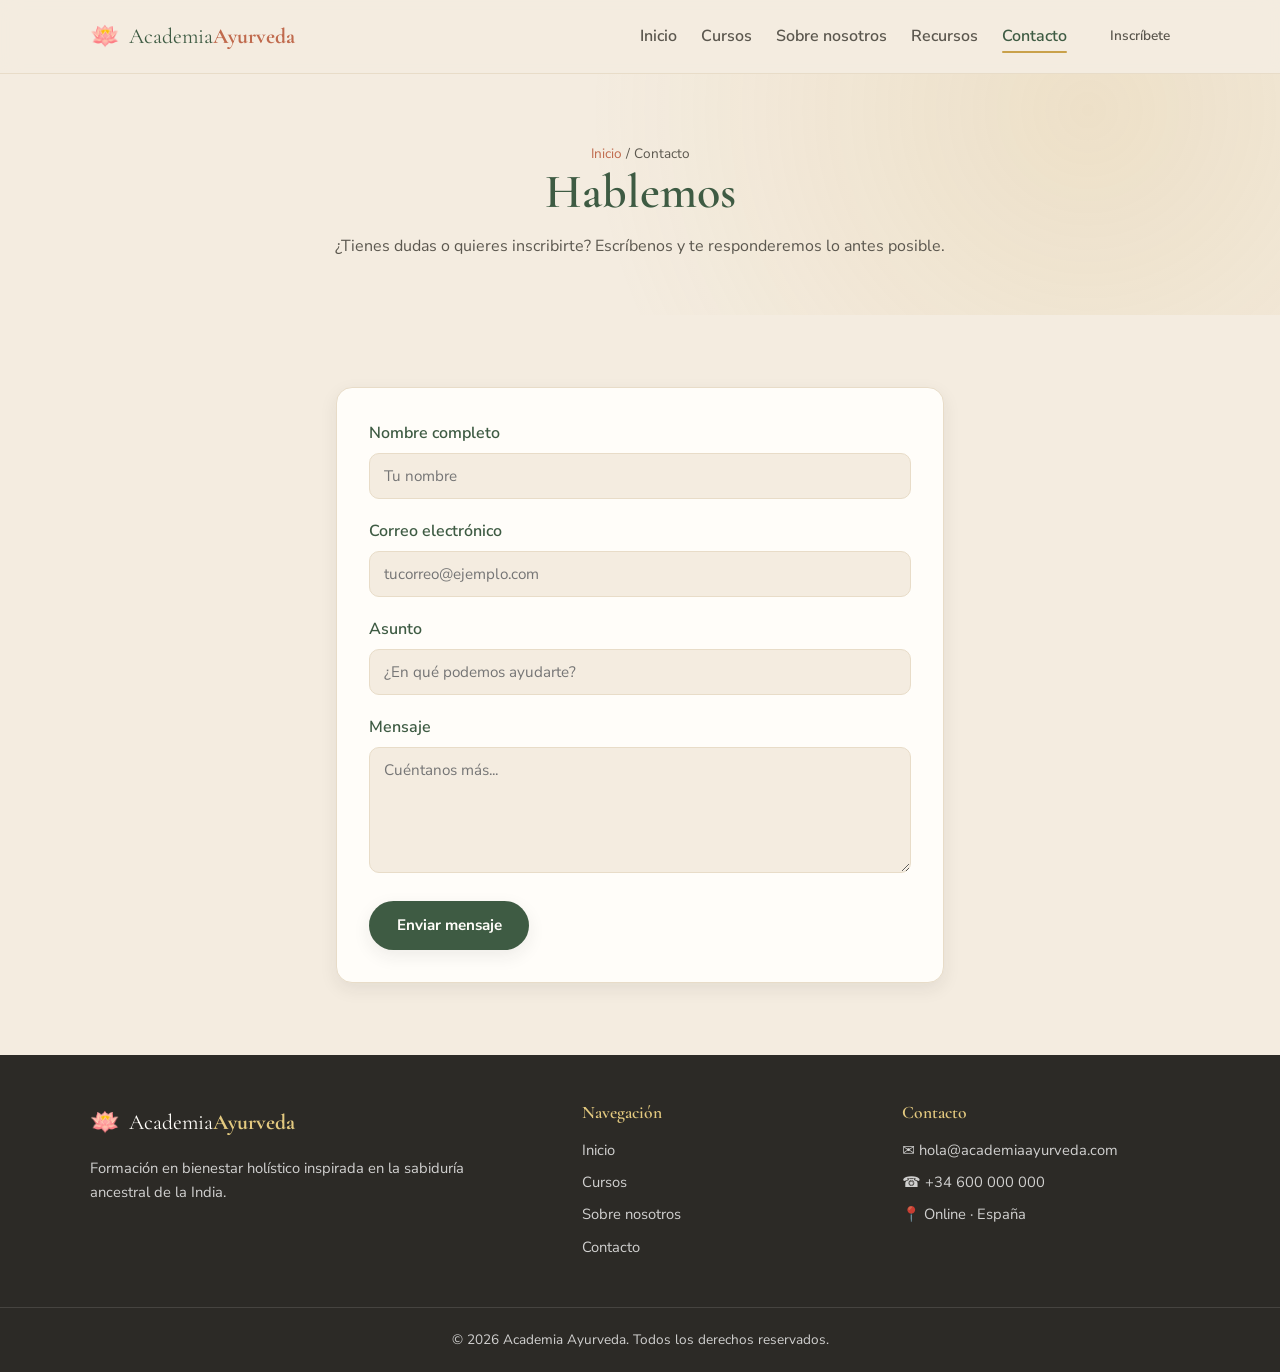
==== pages/contacto.html @ 9fa4b282 "Estructura inicial Academia Ayurveda" ====
<!DOCTYPE html>
<html lang="es">
<head>
  <meta charset="UTF-8" />
  <meta name="viewport" content="width=device-width, initial-scale=1.0" />
  <meta name="description" content="Contacta con Academia Ayurveda para resolver tus dudas, inscribirte o solicitar asesoría sobre nuestros cursos." />
  <meta name="theme-color" content="#3e5b43" />
  <title>Contacto · Academia Ayurveda</title>
  <link rel="preconnect" href="https://fonts.googleapis.com" />
  <link rel="preconnect" href="https://fonts.gstatic.com" crossorigin />
  <link href="https://fonts.googleapis.com/css2?family=Cormorant+Garamond:wght@500;600;700&family=Nunito+Sans:wght@300;400;600;700&display=swap" rel="stylesheet" />
  <link rel="stylesheet" href="../css/styles.css" />
  <link rel="icon" href="../images/favicon.svg" type="image/svg+xml" />
</head>
<body>
  <header class="site-header">
    <nav class="nav container" aria-label="Navegación principal">
      <a href="../index.html" class="brand" aria-label="Inicio Academia Ayurveda">
        <span class="brand__mark" aria-hidden="true">🪷</span>
        <span class="brand__text">Academia<strong>Ayurveda</strong></span>
      </a>
      <button class="nav__toggle" id="navToggle" aria-expanded="false" aria-controls="navMenu" aria-label="Abrir menú">
        <span></span><span></span><span></span>
      </button>
      <ul class="nav__menu" id="navMenu">
        <li><a href="../index.html">Inicio</a></li>
        <li><a href="cursos.html">Cursos</a></li>
        <li><a href="sobre.html">Sobre nosotros</a></li>
        <li><a href="recursos.html">Recursos</a></li>
        <li><a href="contacto.html" class="is-active">Contacto</a></li>
        <li><a href="contacto.html" class="btn btn--small">Inscríbete</a></li>
      </ul>
    </nav>
  </header>

  <main>
    <section class="page-hero">
      <div class="container">
        <p class="breadcrumb"><a href="../index.html">Inicio</a> / Contacto</p>
        <h1>Hablemos</h1>
        <p>¿Tienes dudas o quieres inscribirte? Escríbenos y te responderemos lo antes posible.</p>
      </div>
    </section>

    <section class="section">
      <div class="container">
        <form class="form" id="contactForm" novalidate>
          <div class="form__row">
            <label for="name">Nombre completo</label>
            <input type="text" id="name" name="name" placeholder="Tu nombre" required />
          </div>
          <div class="form__row">
            <label for="email">Correo electrónico</label>
            <input type="email" id="email" name="email" placeholder="tucorreo@ejemplo.com" required />
          </div>
          <div class="form__row">
            <label for="subject">Asunto</label>
            <input type="text" id="subject" name="subject" placeholder="¿En qué podemos ayudarte?" />
          </div>
          <div class="form__row">
            <label for="message">Mensaje</label>
            <textarea id="message" name="message" rows="5" placeholder="Cuéntanos más..." required></textarea>
          </div>
          <button type="submit" class="btn btn--primary">Enviar mensaje</button>
          <p class="form__note" id="formNote">¡Gracias! Hemos recibido tu mensaje y te responderemos pronto. 🌿</p>
        </form>
      </div>
    </section>
  </main>

  <footer class="site-footer">
    <div class="container footer__grid">
      <div>
        <a href="../index.html" class="brand brand--light">
          <span class="brand__mark" aria-hidden="true">🪷</span>
          <span class="brand__text">Academia<strong>Ayurveda</strong></span>
        </a>
        <p class="footer__about">Formación en bienestar holístico inspirada en la sabiduría ancestral de la India.</p>
      </div>
      <nav aria-label="Enlaces del pie">
        <h4>Navegación</h4>
        <ul>
          <li><a href="../index.html">Inicio</a></li>
          <li><a href="cursos.html">Cursos</a></li>
          <li><a href="sobre.html">Sobre nosotros</a></li>
          <li><a href="contacto.html">Contacto</a></li>
        </ul>
      </nav>
      <div>
        <h4>Contacto</h4>
        <ul class="footer__contact">
          <li>✉ hola@academiaayurveda.com</li>
          <li>☎ +34 600 000 000</li>
          <li>📍 Online · España</li>
        </ul>
      </div>
    </div>
    <div class="footer__bottom">
      <p>© <span id="year"></span> Academia Ayurveda. Todos los derechos reservados.</p>
    </div>
  </footer>

  <script src="../js/main.js"></script>
</body>
</html>
---- css/styles.css ----
/* ============================================================
   Academia Ayurveda — Hoja de estilos principal
   Paleta natural: verde · dorado · beige · terracota
   ============================================================ */

/* ---------- Variables de diseño ---------- */
:root {
  /* Paleta */
  --green-deep: #3e5b43;
  --green: #5a7a5f;
  --green-soft: #8aa98e;
  --gold: #c9a14a;
  --gold-soft: #e3c97f;
  --beige: #f4ece0;
  --beige-deep: #e8dcc8;
  --terracotta: #c06a4d;
  --terracotta-soft: #d88f73;
  --ink: #2c2a26;
  --ink-soft: #5b574e;
  --white: #fffdf9;

  /* Tipografía */
  --font-serif: "Cormorant Garamond", Georgia, serif;
  --font-sans: "Nunito Sans", system-ui, -apple-system, sans-serif;

  /* Medidas */
  --maxw: 1140px;
  --radius: 16px;
  --radius-sm: 10px;
  --shadow: 0 12px 30px rgba(62, 91, 67, 0.12);
  --shadow-soft: 0 6px 18px rgba(44, 42, 38, 0.08);
  --transition: 0.25s ease;
}

/* ---------- Reset básico ---------- */
*,
*::before,
*::after { box-sizing: border-box; }

* { margin: 0; }

html { scroll-behavior: smooth; }

body {
  font-family: var(--font-sans);
  color: var(--ink);
  background: var(--beige);
  line-height: 1.65;
  -webkit-font-smoothing: antialiased;
}

img { max-width: 100%; display: block; }

a { color: inherit; text-decoration: none; }

ul { list-style: none; padding: 0; }

h1, h2, h3, h4 {
  font-family: var(--font-serif);
  line-height: 1.15;
  color: var(--green-deep);
  font-weight: 600;
}

/* ---------- Utilidades ---------- */
.container {
  width: 100%;
  max-width: var(--maxw);
  margin-inline: auto;
  padding-inline: 1.25rem;
}

.center { text-align: center; }

.eyebrow {
  text-transform: uppercase;
  letter-spacing: 0.18em;
  font-size: 0.78rem;
  font-weight: 700;
  color: var(--terracotta);
  margin-bottom: 0.5rem;
}

/* ---------- Botones ---------- */
.btn {
  display: inline-flex;
  align-items: center;
  justify-content: center;
  gap: 0.5rem;
  font-family: var(--font-sans);
  font-weight: 700;
  font-size: 0.95rem;
  padding: 0.8rem 1.6rem;
  border-radius: 999px;
  border: 2px solid transparent;
  cursor: pointer;
  transition: transform var(--transition), box-shadow var(--transition), background var(--transition), color var(--transition);
}

.btn:hover { transform: translateY(-2px); }

.btn--primary {
  background: var(--green-deep);
  color: var(--white);
  box-shadow: var(--shadow-soft);
}
.btn--primary:hover { background: var(--green); }

.btn--ghost {
  background: transparent;
  color: var(--green-deep);
  border-color: var(--green-deep);
}
.btn--ghost:hover { background: var(--green-deep); color: var(--white); }

.btn--gold {
  background: var(--gold);
  color: var(--ink);
}
.btn--gold:hover { background: var(--gold-soft); }

.btn--small { padding: 0.55rem 1.1rem; font-size: 0.85rem; }

.link {
  color: var(--terracotta);
  font-weight: 700;
  transition: color var(--transition);
}
.link:hover { color: var(--green-deep); }

/* ---------- Header / Navegación ---------- */
.site-header {
  position: sticky;
  top: 0;
  z-index: 50;
  background: rgba(244, 236, 224, 0.92);
  backdrop-filter: blur(10px);
  border-bottom: 1px solid var(--beige-deep);
}

.nav {
  display: flex;
  align-items: center;
  justify-content: space-between;
  padding-block: 0.9rem;
}

.brand {
  display: inline-flex;
  align-items: center;
  gap: 0.55rem;
  font-family: var(--font-serif);
  font-size: 1.35rem;
  color: var(--green-deep);
}
.brand__mark { font-size: 1.5rem; }
.brand__text strong { color: var(--terracotta); font-weight: 700; }
.brand--light, .brand--light .brand__text strong { color: var(--white); }
.brand--light .brand__text strong { color: var(--gold-soft); }

.nav__menu {
  display: flex;
  align-items: center;
  gap: 1.5rem;
}
.nav__menu a {
  font-weight: 600;
  color: var(--ink-soft);
  position: relative;
  transition: color var(--transition);
}
.nav__menu a:hover,
.nav__menu a.is-active { color: var(--green-deep); }
.nav__menu a:not(.btn).is-active::after,
.nav__menu a:not(.btn):hover::after {
  content: "";
  position: absolute;
  left: 0; bottom: -6px;
  width: 100%; height: 2px;
  background: var(--gold);
  border-radius: 2px;
}

.nav__toggle {
  display: none;
  flex-direction: column;
  gap: 5px;
  background: none;
  border: 0;
  cursor: pointer;
  padding: 6px;
}
.nav__toggle span {
  width: 26px; height: 3px;
  background: var(--green-deep);
  border-radius: 3px;
  transition: transform var(--transition), opacity var(--transition);
}
.nav__toggle[aria-expanded="true"] span:nth-child(1) { transform: translateY(8px) rotate(45deg); }
.nav__toggle[aria-expanded="true"] span:nth-child(2) { opacity: 0; }
.nav__toggle[aria-expanded="true"] span:nth-child(3) { transform: translateY(-8px) rotate(-45deg); }

/* ---------- Hero ---------- */
.hero {
  background:
    radial-gradient(circle at 80% 20%, rgba(201, 161, 74, 0.18), transparent 45%),
    radial-gradient(circle at 10% 90%, rgba(192, 106, 77, 0.14), transparent 40%),
    var(--beige);
  overflow: hidden;
}
.hero__inner {
  display: grid;
  grid-template-columns: 1.1fr 0.9fr;
  align-items: center;
  gap: 2rem;
  padding-block: 4.5rem;
}
.hero h1 {
  font-size: clamp(2.4rem, 5vw, 3.8rem);
  margin-bottom: 1rem;
}
.hero h1 span { color: var(--terracotta); font-style: italic; }
.hero__lead {
  font-size: 1.1rem;
  color: var(--ink-soft);
  max-width: 34rem;
  margin-bottom: 1.8rem;
}
.hero__actions {
  display: flex;
  flex-wrap: wrap;
  gap: 0.9rem;
  margin-bottom: 2.2rem;
}
.hero__stats {
  display: flex;
  gap: 2rem;
  flex-wrap: wrap;
}
.hero__stats strong {
  display: block;
  font-family: var(--font-serif);
  font-size: 1.8rem;
  color: var(--green-deep);
}
.hero__stats span { font-size: 0.85rem; color: var(--ink-soft); }

.hero__art {
  position: relative;
  display: grid;
  place-items: center;
  min-height: 340px;
}
.hero__circle {
  width: 320px;
  height: 320px;
  border-radius: 50%;
  background: linear-gradient(135deg, var(--green-soft), var(--green-deep));
  box-shadow: var(--shadow);
  position: relative;
}
.hero__circle::after {
  content: "";
  position: absolute;
  inset: 22px;
  border: 2px dashed rgba(255, 255, 255, 0.45);
  border-radius: 50%;
}
.hero__leaf {
  position: absolute;
  font-size: 7rem;
  filter: drop-shadow(0 8px 12px rgba(0,0,0,0.15));
  animation: float 6s ease-in-out infinite;
}
@keyframes float {
  0%, 100% { transform: translateY(0); }
  50% { transform: translateY(-14px); }
}

/* ---------- Secciones ---------- */
.section { padding-block: 4.5rem; }
.section--alt { background: var(--white); }
.section__head {
  text-align: center;
  max-width: 40rem;
  margin: 0 auto 2.8rem;
}
.section__head h2 { font-size: clamp(1.8rem, 3.5vw, 2.6rem); }
.section__sub { color: var(--ink-soft); margin-top: 0.6rem; }

/* ---------- Grids ---------- */
.grid { display: grid; gap: 1.5rem; }
.grid--3 { grid-template-columns: repeat(3, 1fr); }
.grid--2 { grid-template-columns: repeat(2, 1fr); }

/* ---------- Cards ---------- */
.card {
  background: var(--white);
  border: 1px solid var(--beige-deep);
  border-radius: var(--radius);
  padding: 2rem 1.6rem;
  text-align: center;
  transition: transform var(--transition), box-shadow var(--transition);
}
.card:hover { transform: translateY(-6px); box-shadow: var(--shadow); }
.card__icon {
  font-size: 2.4rem;
  width: 70px; height: 70px;
  margin: 0 auto 1rem;
  display: grid;
  place-items: center;
  background: var(--beige);
  border-radius: 50%;
}
.card h3 { margin-bottom: 0.5rem; }
.card p { color: var(--ink-soft); }

/* ---------- Cursos ---------- */
.course {
  background: var(--white);
  border-radius: var(--radius);
  overflow: hidden;
  box-shadow: var(--shadow-soft);
  border: 1px solid var(--beige-deep);
  transition: transform var(--transition), box-shadow var(--transition);
  display: flex;
  flex-direction: column;
}
.course:hover { transform: translateY(-6px); box-shadow: var(--shadow); }
.course__media { height: 160px; }
.course__media--1 { background: linear-gradient(135deg, var(--green-soft), var(--green-deep)); }
.course__media--2 { background: linear-gradient(135deg, var(--gold-soft), var(--gold)); }
.course__media--3 { background: linear-gradient(135deg, var(--terracotta-soft), var(--terracotta)); }
.course__body { padding: 1.4rem; display: flex; flex-direction: column; flex: 1; }
.tag {
  align-self: flex-start;
  background: var(--beige);
  color: var(--green-deep);
  font-size: 0.72rem;
  font-weight: 700;
  text-transform: uppercase;
  letter-spacing: 0.08em;
  padding: 0.25rem 0.7rem;
  border-radius: 999px;
  margin-bottom: 0.7rem;
}
.course__body h3 { margin-bottom: 0.4rem; font-size: 1.35rem; }
.course__body p { color: var(--ink-soft); flex: 1; }
.course__meta {
  display: flex;
  align-items: center;
  justify-content: space-between;
  margin-top: 1.1rem;
  font-size: 0.85rem;
  color: var(--ink-soft);
}
.center { margin-top: 2.5rem; }

/* ---------- CTA ---------- */
.cta {
  background: linear-gradient(135deg, var(--green-deep), var(--green));
  color: var(--white);
}
.cta__inner {
  display: flex;
  align-items: center;
  justify-content: space-between;
  gap: 1.5rem;
  flex-wrap: wrap;
  padding-block: 3rem;
}
.cta h2 { color: var(--white); font-size: 1.9rem; }
.cta p { color: rgba(255,255,255,0.85); margin-top: 0.3rem; }

/* ---------- Footer ---------- */
.site-footer {
  background: var(--ink);
  color: rgba(255,255,255,0.78);
  padding-top: 3rem;
}
.footer__grid {
  display: grid;
  grid-template-columns: 1.6fr 1fr 1fr;
  gap: 2rem;
  padding-bottom: 2.5rem;
}
.footer__about { margin-top: 0.8rem; font-size: 0.92rem; max-width: 24rem; }
.site-footer h4 { color: var(--gold-soft); margin-bottom: 0.9rem; font-size: 1.1rem; }
.site-footer a { transition: color var(--transition); }
.site-footer a:hover { color: var(--gold-soft); }
.site-footer li { margin-bottom: 0.5rem; font-size: 0.92rem; }
.footer__bottom {
  border-top: 1px solid rgba(255,255,255,0.12);
  padding-block: 1.3rem;
  text-align: center;
  font-size: 0.85rem;
}

/* ---------- Páginas internas ---------- */
.page-hero {
  background:
    radial-gradient(circle at 85% 15%, rgba(201, 161, 74, 0.16), transparent 45%),
    var(--beige);
  padding-block: 3.5rem;
  text-align: center;
}
.page-hero h1 { font-size: clamp(2rem, 4vw, 3rem); }
.page-hero p { color: var(--ink-soft); max-width: 40rem; margin: 0.8rem auto 0; }

.breadcrumb {
  font-size: 0.85rem;
  color: var(--ink-soft);
  margin-bottom: 0.8rem;
}
.breadcrumb a { color: var(--terracotta); }

.prose { max-width: 48rem; margin-inline: auto; }
.prose p { margin-bottom: 1.1rem; color: var(--ink-soft); }
.prose h2 { margin: 2rem 0 0.8rem; }
.prose ul.bullets { list-style: disc; padding-left: 1.4rem; }
.prose ul.bullets li { margin-bottom: 0.5rem; color: var(--ink-soft); }

/* Formulario */
.form {
  max-width: 38rem;
  margin-inline: auto;
  background: var(--white);
  padding: 2rem;
  border-radius: var(--radius);
  border: 1px solid var(--beige-deep);
  box-shadow: var(--shadow-soft);
}
.form__row { margin-bottom: 1.2rem; }
.form label { display: block; font-weight: 600; margin-bottom: 0.4rem; color: var(--green-deep); }
.form input,
.form textarea {
  width: 100%;
  padding: 0.75rem 0.9rem;
  border: 1px solid var(--beige-deep);
  border-radius: var(--radius-sm);
  font-family: inherit;
  font-size: 0.95rem;
  background: var(--beige);
  transition: border var(--transition), box-shadow var(--transition);
}
.form input:focus,
.form textarea:focus {
  outline: none;
  border-color: var(--green);
  box-shadow: 0 0 0 3px rgba(90, 122, 95, 0.18);
}
.form__note { font-size: 0.85rem; color: var(--green-deep); margin-top: 1rem; display: none; }
.form__note.is-visible { display: block; }

/* Lista de recursos */
.resource {
  display: flex;
  align-items: center;
  justify-content: space-between;
  gap: 1rem;
  background: var(--white);
  border: 1px solid var(--beige-deep);
  border-radius: var(--radius-sm);
  padding: 1.1rem 1.4rem;
  margin-bottom: 1rem;
  transition: box-shadow var(--transition);
}
.resource:hover { box-shadow: var(--shadow-soft); }
.resource__info { display: flex; align-items: center; gap: 0.9rem; }
.resource__icon { font-size: 1.6rem; }
.resource h3 { font-size: 1.15rem; }
.resource small { color: var(--ink-soft); }

/* ---------- Responsive ---------- */
@media (max-width: 900px) {
  .grid--3 { grid-template-columns: repeat(2, 1fr); }
  .hero__inner { grid-template-columns: 1fr; text-align: center; }
  .hero__content { order: 2; }
  .hero__art { order: 1; min-height: 260px; }
  .hero__lead { margin-inline: auto; }
  .hero__actions, .hero__stats { justify-content: center; }
  .footer__grid { grid-template-columns: 1fr 1fr; }
}

@media (max-width: 680px) {
  .nav__toggle { display: flex; }
  .nav__menu {
    position: fixed;
    inset: 0 0 0 auto;
    width: min(78%, 320px);
    flex-direction: column;
    align-items: flex-start;
    gap: 1.2rem;
    background: var(--beige);
    padding: 5rem 1.8rem 2rem;
    box-shadow: -10px 0 30px rgba(0,0,0,0.12);
    transform: translateX(100%);
    transition: transform 0.3s ease;
  }
  .nav__menu.is-open { transform: translateX(0); }
  .nav__menu a { font-size: 1.1rem; }
  .grid--3, .grid--2 { grid-template-columns: 1fr; }
  .footer__grid { grid-template-columns: 1fr; }
  .cta__inner { flex-direction: column; text-align: center; }
  .section { padding-block: 3rem; }
}

/* Accesibilidad: reduce motion */
@media (prefers-reduced-motion: reduce) {
  * { animation: none !important; transition: none !important; scroll-behavior: auto; }
}

/* Bloqueo de scroll al abrir menú móvil */
body.no-scroll { overflow: hidden; }
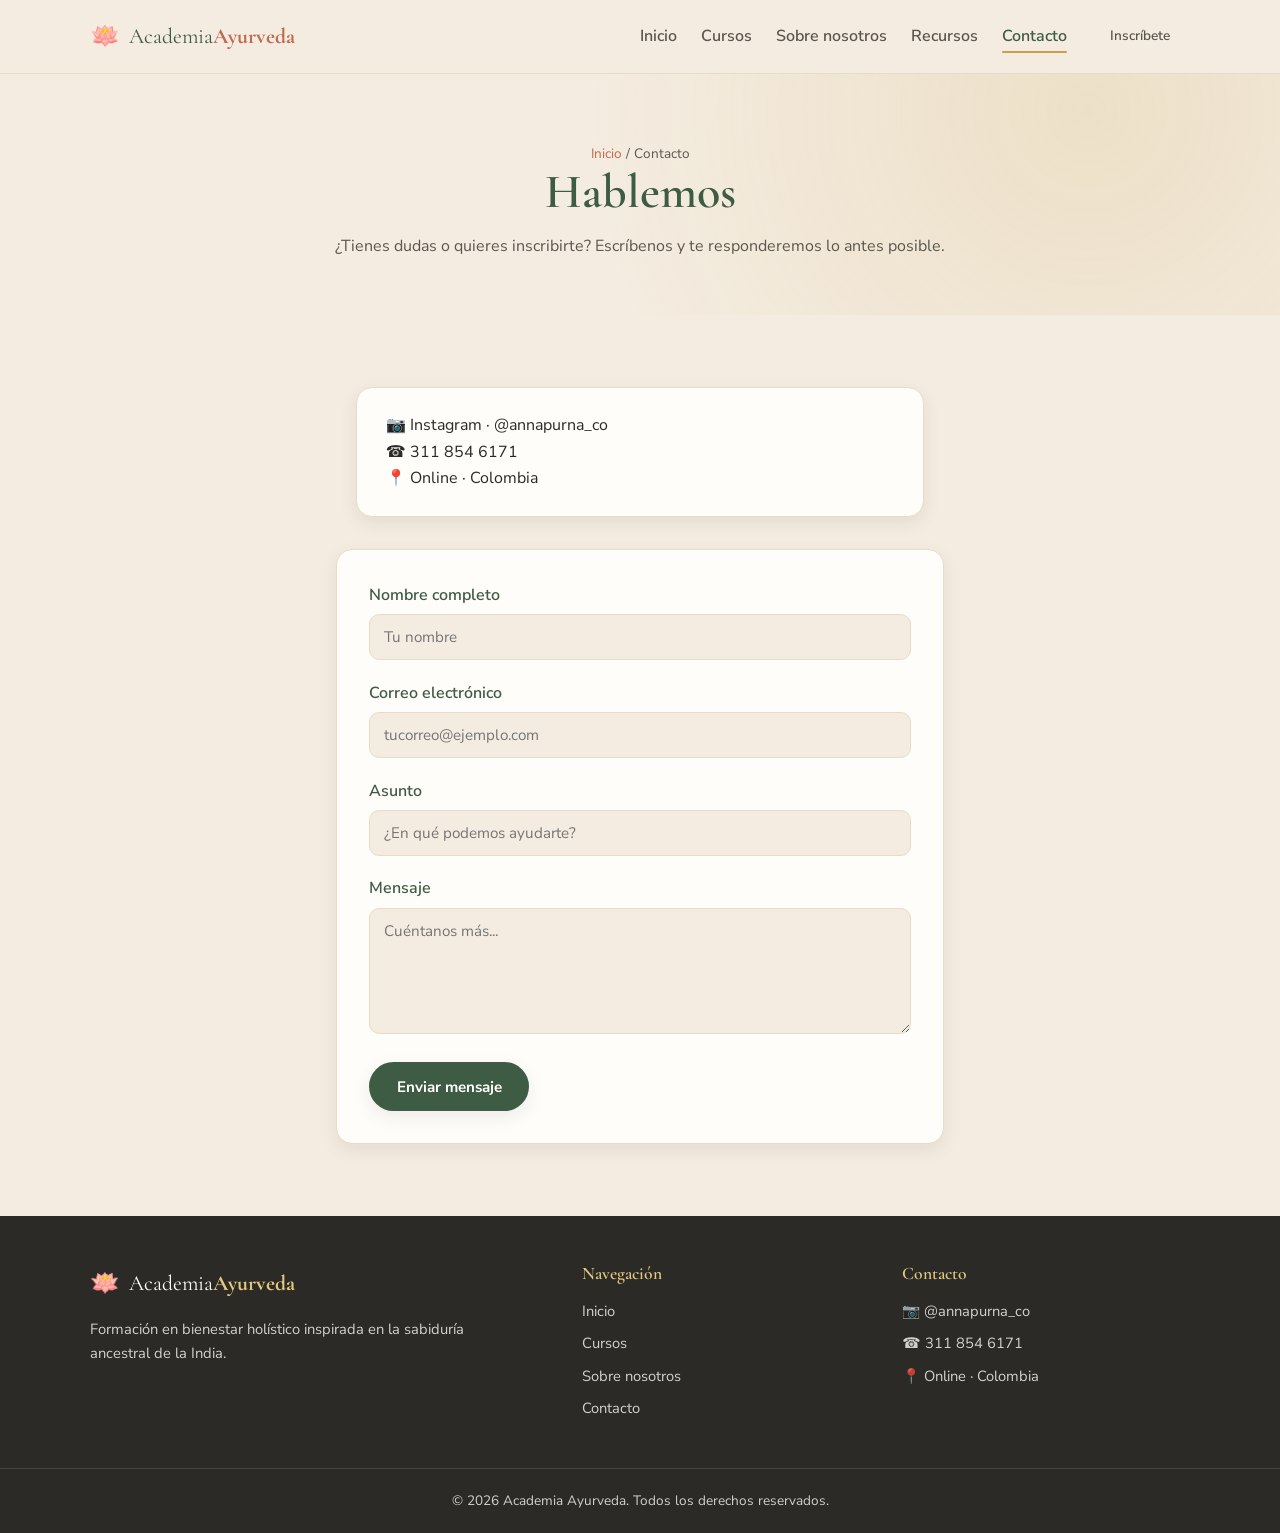
==== commit 8f507405: "Actualizar contacto: Instagram Annapurna, telefono Colombia y ubicacion online" ====
--- a/pages/contacto.html
+++ b/pages/contacto.html
@@ -43,6 +43,13 @@
     </section>
 
     <section class="section">
+      <div class="container" style="max-width: 38rem; margin: 0 auto 2rem;">
+        <ul class="footer__contact" style="background: var(--white); border: 1px solid var(--beige-deep); border-radius: var(--radius); padding: 1.5rem 1.8rem; box-shadow: var(--shadow-soft);">
+          <li><a href="https://www.instagram.com/annapurna_co?utm_source=ig_web_button_share_sheet&amp;igsh=ZDNlZDc0MzIxNw==" target="_blank" rel="noopener">📷 Instagram · @annapurna_co</a></li>
+          <li><a href="tel:+573118546171">☎ 311 854 6171</a></li>
+          <li>📍 Online · Colombia</li>
+        </ul>
+      </div>
       <div class="container">
         <form class="form" id="contactForm" novalidate>
           <div class="form__row">
@@ -89,9 +96,9 @@
       <div>
         <h4>Contacto</h4>
         <ul class="footer__contact">
-          <li>✉ hola@academiaayurveda.com</li>
-          <li>☎ +34 600 000 000</li>
-          <li>📍 Online · España</li>
+          <li><a href="https://www.instagram.com/annapurna_co?utm_source=ig_web_button_share_sheet&amp;igsh=ZDNlZDc0MzIxNw==" target="_blank" rel="noopener">📷 @annapurna_co</a></li>
+          <li><a href="tel:+573118546171">☎ 311 854 6171</a></li>
+          <li>📍 Online · Colombia</li>
         </ul>
       </div>
     </div>
--- a/css/styles.css
+++ b/css/styles.css
@@ -330,7 +330,43 @@
 .course__media { height: 160px; }
 .course__media--1 { background: linear-gradient(135deg, var(--green-soft), var(--green-deep)); }
 .course__media--2 { background: linear-gradient(135deg, var(--gold-soft), var(--gold)); }
+.course__media--masalas {
+  background-image: url('../images/masalas.png');
+  background-size: cover;
+  background-position: center;
+  background-repeat: no-repeat;
+}
 .course__media--3 { background: linear-gradient(135deg, var(--terracotta-soft), var(--terracotta)); }
+.course__media--fundamentos {
+  background-image: url('../images/fundamentos.png');
+  background-size: cover;
+  background-position: center;
+  background-repeat: no-repeat;
+}
+.course__media--masaje {
+  background-image: url('../images/masaje.png');
+  background-size: cover;
+  background-position: center;
+  background-repeat: no-repeat;
+}
+.course__media--plantas {
+  background-image: url('../images/plantas.png');
+  background-size: cover;
+  background-position: center;
+  background-repeat: no-repeat;
+}
+.course__media--yoga {
+  background-image: url('../images/yoga.png');
+  background-size: cover;
+  background-position: center;
+  background-repeat: no-repeat;
+}
+.course__media--consultor {
+  background-image: url('../images/consultor.png');
+  background-size: cover;
+  background-position: center;
+  background-repeat: no-repeat;
+}
 .course__body { padding: 1.4rem; display: flex; flex-direction: column; flex: 1; }
 .tag {
   align-self: flex-start;
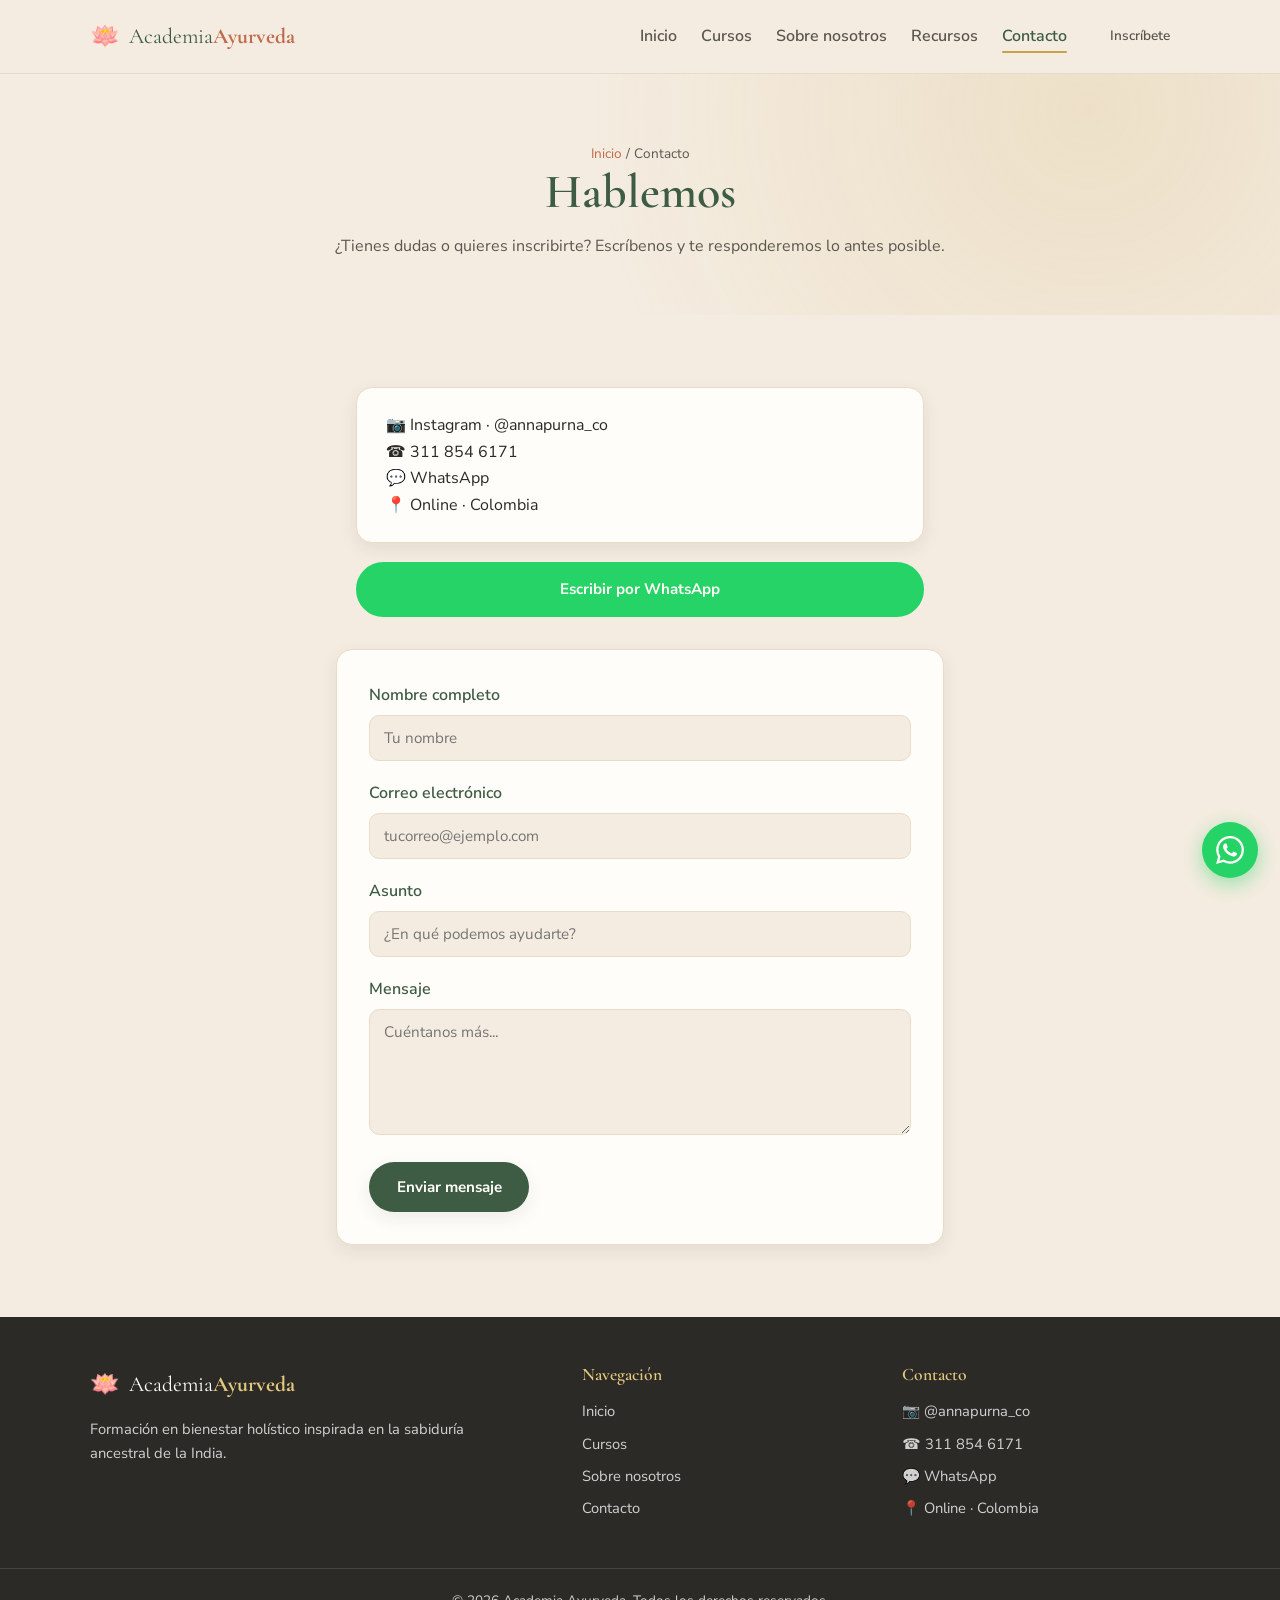
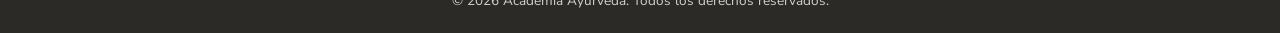
==== commit 14f91b87: "Agregar boton flotante y enlaces de contacto por WhatsApp" ====
--- a/pages/contacto.html
+++ b/pages/contacto.html
@@ -47,8 +47,10 @@
         <ul class="footer__contact" style="background: var(--white); border: 1px solid var(--beige-deep); border-radius: var(--radius); padding: 1.5rem 1.8rem; box-shadow: var(--shadow-soft);">
           <li><a href="https://www.instagram.com/annapurna_co?utm_source=ig_web_button_share_sheet&amp;igsh=ZDNlZDc0MzIxNw==" target="_blank" rel="noopener">📷 Instagram · @annapurna_co</a></li>
           <li><a href="tel:+573118546171">☎ 311 854 6171</a></li>
+          <li><a href="https://wa.me/573118546171?text=Hola%2C%20me%20interesa%20conocer%20m%C3%A1s%20sobre%20Academia%20Ayurveda" target="_blank" rel="noopener">💬 WhatsApp</a></li>
           <li>📍 Online · Colombia</li>
         </ul>
+        <a href="https://wa.me/573118546171?text=Hola%2C%20me%20interesa%20conocer%20m%C3%A1s%20sobre%20Academia%20Ayurveda" class="btn btn--whatsapp" target="_blank" rel="noopener" style="margin-top: 1.2rem; width: 100%;">Escribir por WhatsApp</a>
       </div>
       <div class="container">
         <form class="form" id="contactForm" novalidate>
@@ -98,6 +100,7 @@
         <ul class="footer__contact">
           <li><a href="https://www.instagram.com/annapurna_co?utm_source=ig_web_button_share_sheet&amp;igsh=ZDNlZDc0MzIxNw==" target="_blank" rel="noopener">📷 @annapurna_co</a></li>
           <li><a href="tel:+573118546171">☎ 311 854 6171</a></li>
+          <li><a href="https://wa.me/573118546171?text=Hola%2C%20me%20interesa%20conocer%20m%C3%A1s%20sobre%20Academia%20Ayurveda" target="_blank" rel="noopener">💬 WhatsApp</a></li>
           <li>📍 Online · Colombia</li>
         </ul>
       </div>
--- a/css/styles.css
+++ b/css/styles.css
@@ -118,6 +118,16 @@
   color: var(--ink);
 }
 .btn--gold:hover { background: var(--gold-soft); }
+
+.btn--whatsapp {
+  background: #25D366;
+  color: var(--white);
+  border-color: #25D366;
+}
+.btn--whatsapp:hover {
+  background: #1da851;
+  color: var(--white);
+}
 
 .btn--small { padding: 0.55rem 1.1rem; font-size: 0.85rem; }
 
@@ -548,3 +558,30 @@
 
 /* Bloqueo de scroll al abrir menú móvil */
 body.no-scroll { overflow: hidden; }
+
+/* Botón flotante WhatsApp */
+.whatsapp-float {
+  position: fixed;
+  bottom: 1.4rem;
+  right: 1.4rem;
+  z-index: 60;
+  width: 56px;
+  height: 56px;
+  border-radius: 50%;
+  background: #25D366;
+  color: var(--white);
+  display: grid;
+  place-items: center;
+  box-shadow: 0 6px 20px rgba(37, 211, 102, 0.45);
+  transition: transform var(--transition), box-shadow var(--transition);
+}
+.whatsapp-float:hover {
+  transform: scale(1.06);
+  box-shadow: 0 8px 24px rgba(37, 211, 102, 0.55);
+  color: var(--white);
+}
+.whatsapp-float svg {
+  width: 28px;
+  height: 28px;
+  fill: currentColor;
+}
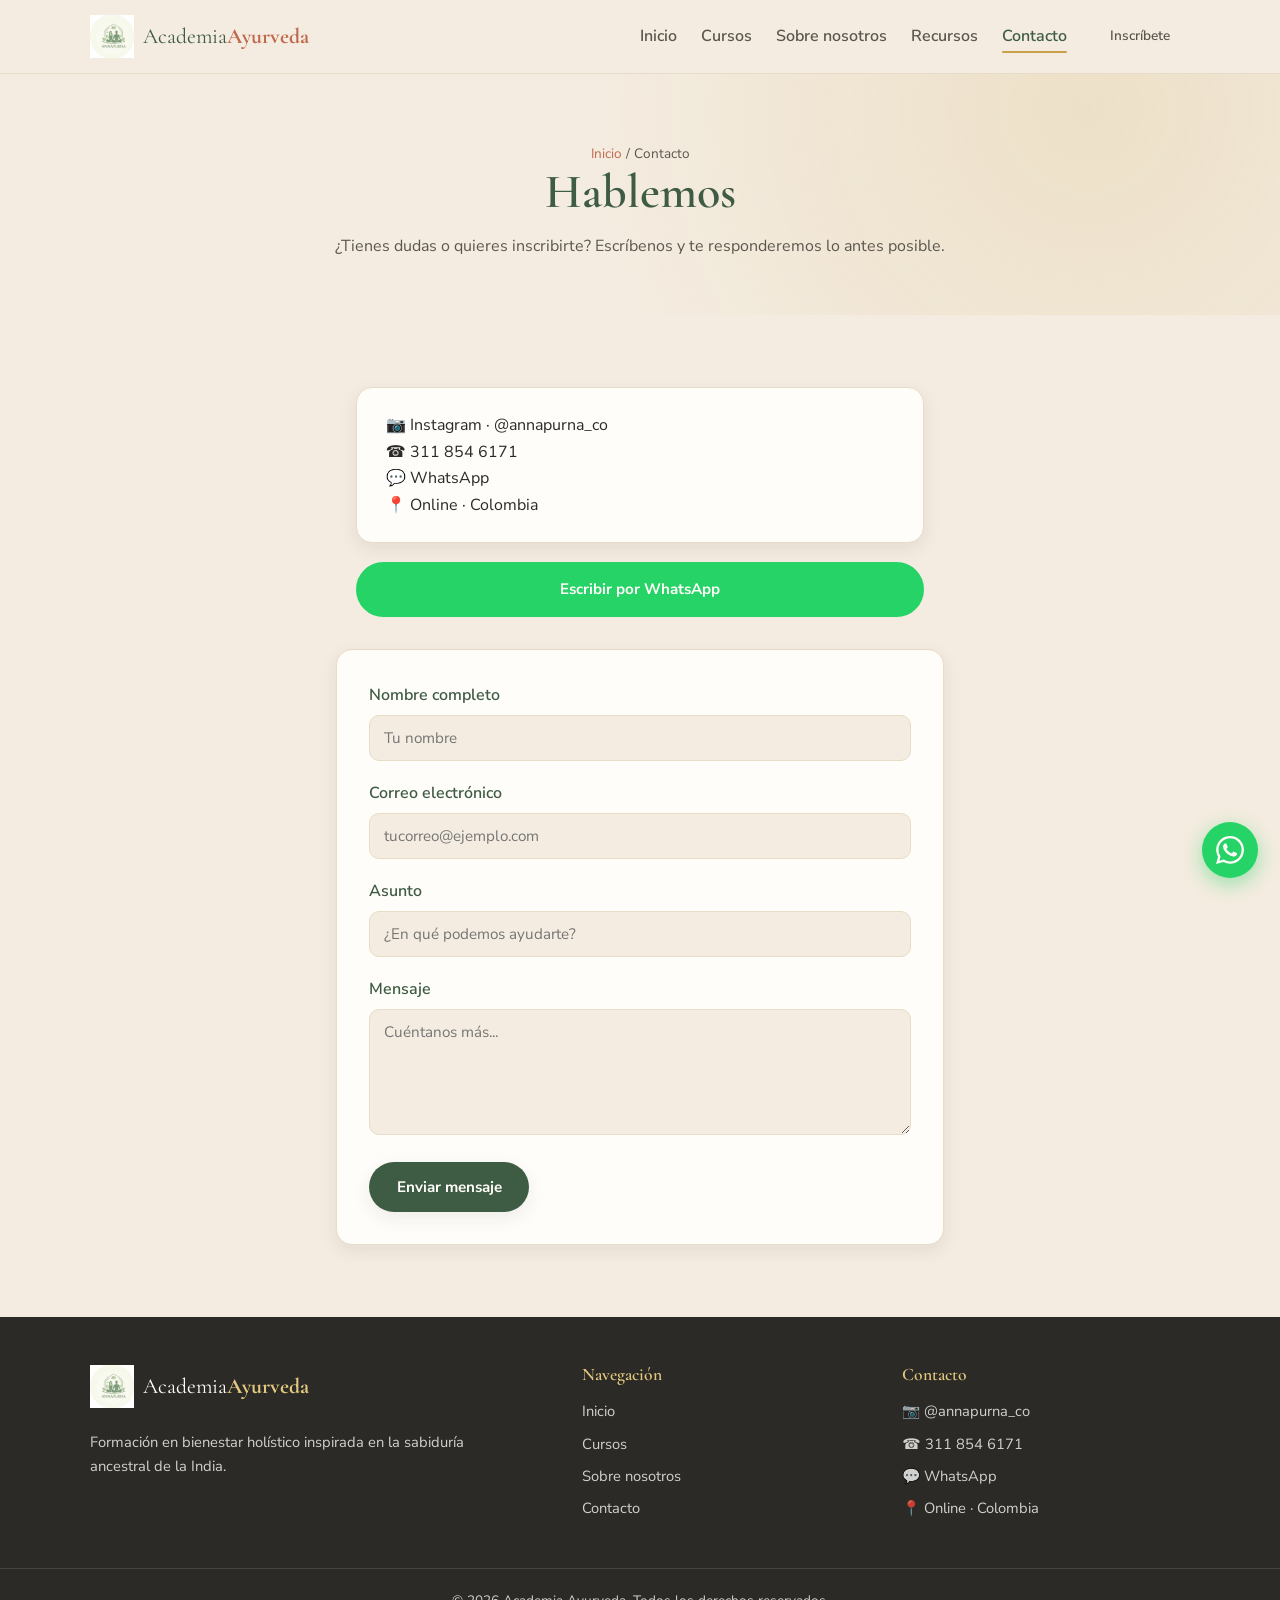
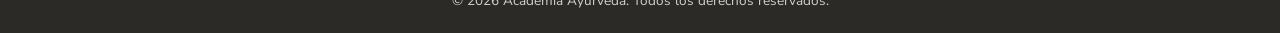
==== commit dddfac89: "Integrar logo Annapurna en menú y pie de página de todo el sitio. Co-authored-by: Cursor <cursoragen" ====
--- a/pages/contacto.html
+++ b/pages/contacto.html
@@ -16,7 +16,7 @@
   <header class="site-header">
     <nav class="nav container" aria-label="Navegación principal">
       <a href="../index.html" class="brand" aria-label="Inicio Academia Ayurveda">
-        <span class="brand__mark" aria-hidden="true">🪷</span>
+        <img class="brand__mark" src="../images/logo-annapurna.png" alt="" width="44" height="44" aria-hidden="true" />
         <span class="brand__text">Academia<strong>Ayurveda</strong></span>
       </a>
       <button class="nav__toggle" id="navToggle" aria-expanded="false" aria-controls="navMenu" aria-label="Abrir menú">
@@ -81,7 +81,7 @@
     <div class="container footer__grid">
       <div>
         <a href="../index.html" class="brand brand--light">
-          <span class="brand__mark" aria-hidden="true">🪷</span>
+          <img class="brand__mark" src="../images/logo-annapurna.png" alt="" width="44" height="44" aria-hidden="true" />
           <span class="brand__text">Academia<strong>Ayurveda</strong></span>
         </a>
         <p class="footer__about">Formación en bienestar holístico inspirada en la sabiduría ancestral de la India.</p>
--- a/css/styles.css
+++ b/css/styles.css
@@ -163,7 +163,12 @@
   font-size: 1.35rem;
   color: var(--green-deep);
 }
-.brand__mark { font-size: 1.5rem; }
+.brand__mark {
+  width: 44px;
+  height: 44px;
+  object-fit: contain;
+  flex-shrink: 0;
+}
 .brand__text strong { color: var(--terracotta); font-weight: 700; }
 .brand--light, .brand--light .brand__text strong { color: var(--white); }
 .brand--light .brand__text strong { color: var(--gold-soft); }
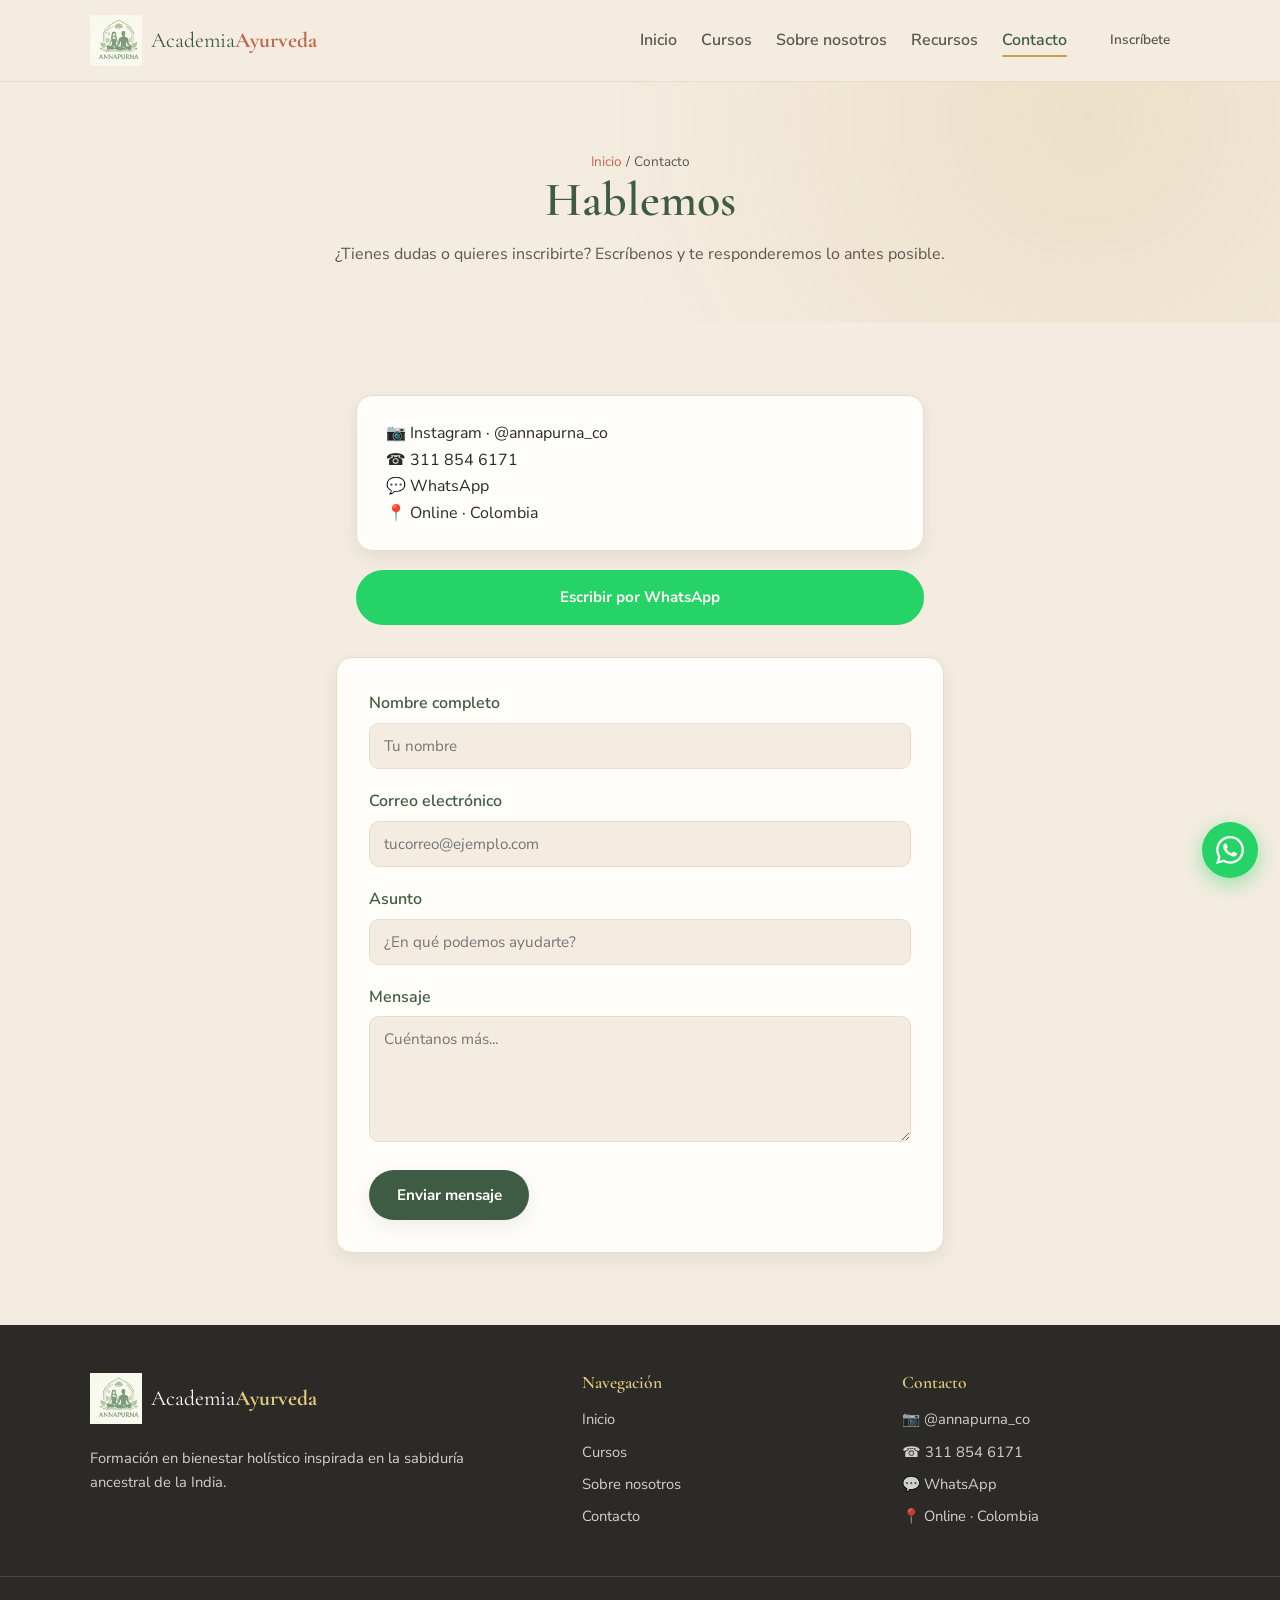
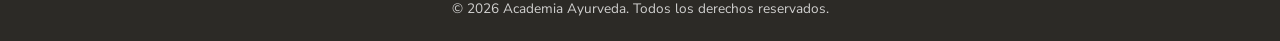
==== commit acb510c6: "Hacer visible el logo Annapurna recortando márgenes y aumentando tamaño en menú. Co-authored-by: Cur" ====
--- a/pages/contacto.html
+++ b/pages/contacto.html
@@ -16,7 +16,7 @@
   <header class="site-header">
     <nav class="nav container" aria-label="Navegación principal">
       <a href="../index.html" class="brand" aria-label="Inicio Academia Ayurveda">
-        <img class="brand__mark" src="../images/logo-annapurna.png" alt="" width="44" height="44" aria-hidden="true" />
+        <img class="brand__mark" src="../images/logo-annapurna.png" alt="" width="52" height="52" aria-hidden="true" />
         <span class="brand__text">Academia<strong>Ayurveda</strong></span>
       </a>
       <button class="nav__toggle" id="navToggle" aria-expanded="false" aria-controls="navMenu" aria-label="Abrir menú">
@@ -81,7 +81,7 @@
     <div class="container footer__grid">
       <div>
         <a href="../index.html" class="brand brand--light">
-          <img class="brand__mark" src="../images/logo-annapurna.png" alt="" width="44" height="44" aria-hidden="true" />
+          <img class="brand__mark" src="../images/logo-annapurna.png" alt="" width="52" height="52" aria-hidden="true" />
           <span class="brand__text">Academia<strong>Ayurveda</strong></span>
         </a>
         <p class="footer__about">Formación en bienestar holístico inspirada en la sabiduría ancestral de la India.</p>
--- a/css/styles.css
+++ b/css/styles.css
@@ -164,10 +164,11 @@
   color: var(--green-deep);
 }
 .brand__mark {
-  width: 44px;
-  height: 44px;
+  width: 52px;
+  height: 52px;
   object-fit: contain;
   flex-shrink: 0;
+  display: block;
 }
 .brand__text strong { color: var(--terracotta); font-weight: 700; }
 .brand--light, .brand--light .brand__text strong { color: var(--white); }
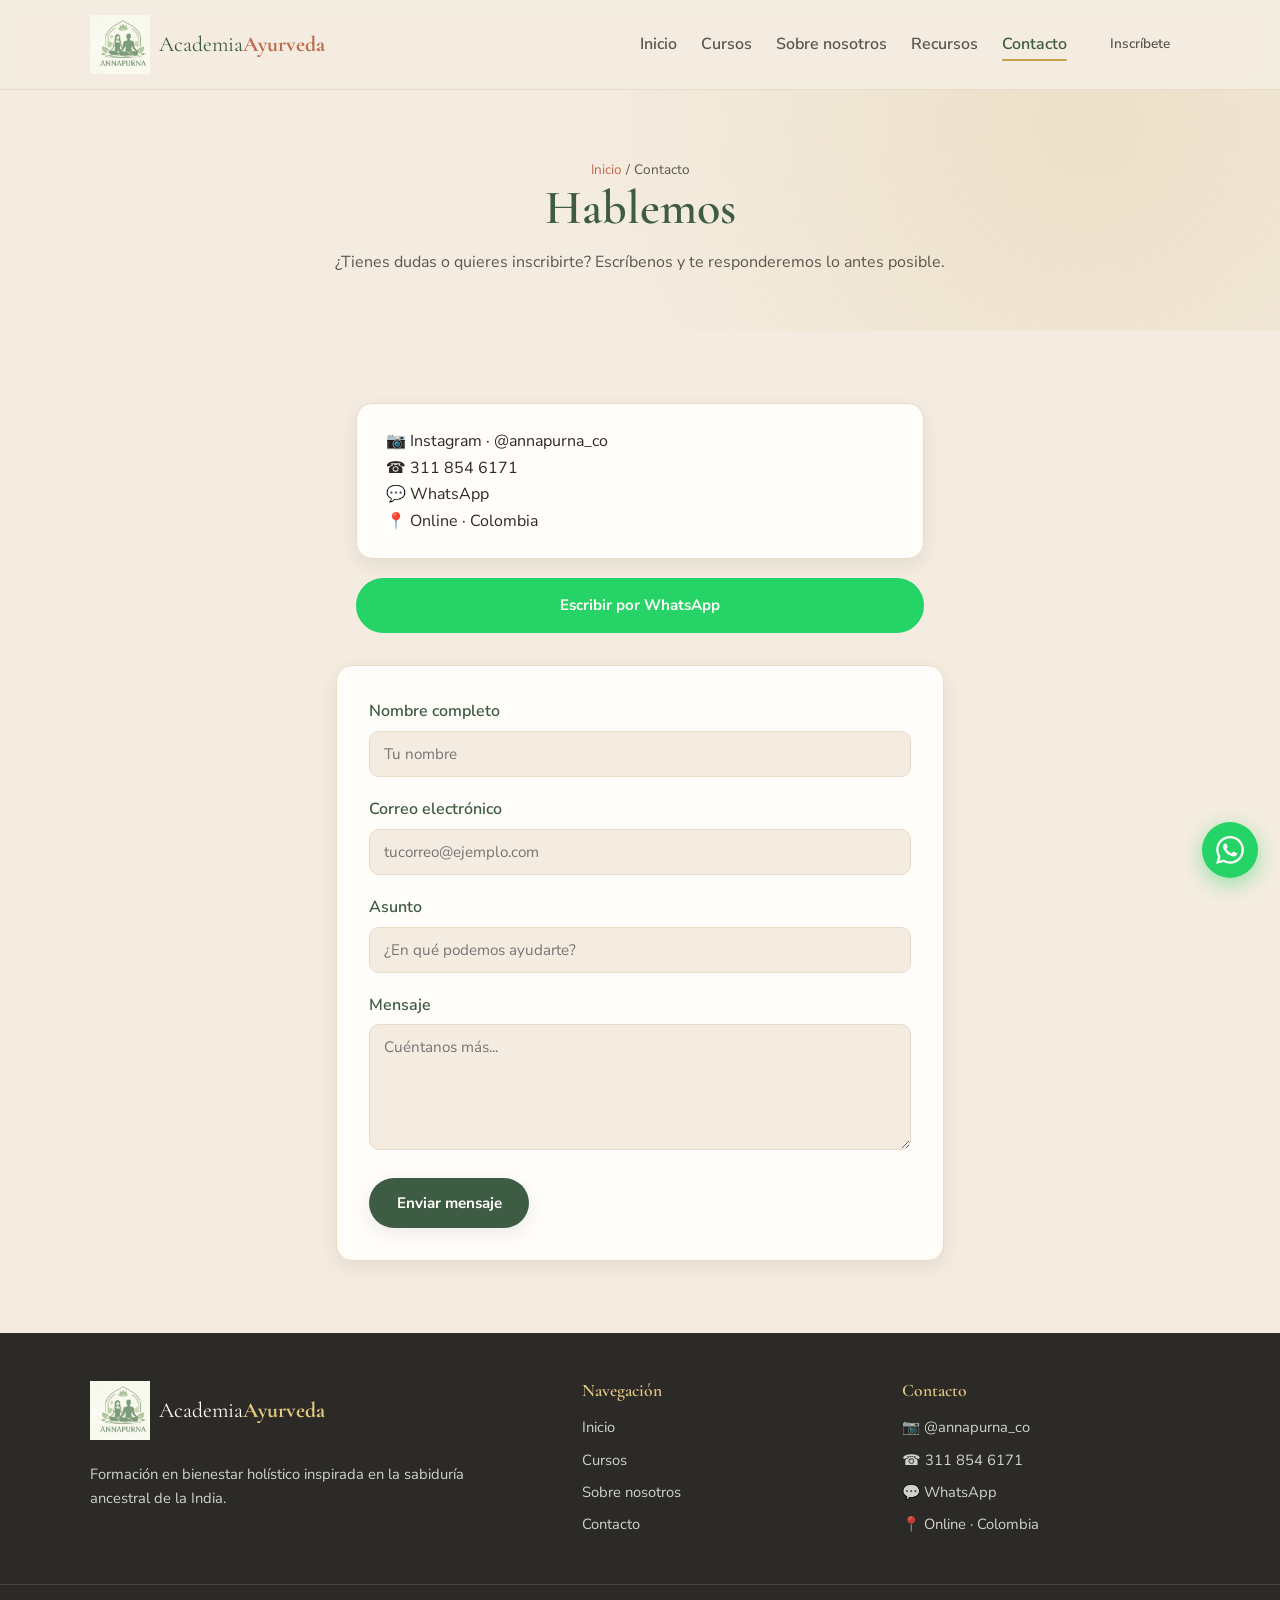
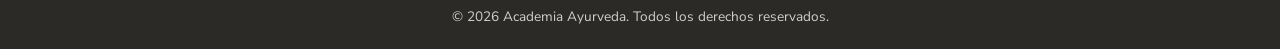
==== commit 696e3935: "Aumentar logo Annapurna a 60px para mejor visibilidad en menú. Co-authored-by: Cursor <cursoragent@c" ====
--- a/pages/contacto.html
+++ b/pages/contacto.html
@@ -16,7 +16,7 @@
   <header class="site-header">
     <nav class="nav container" aria-label="Navegación principal">
       <a href="../index.html" class="brand" aria-label="Inicio Academia Ayurveda">
-        <img class="brand__mark" src="../images/logo-annapurna.png" alt="" width="52" height="52" aria-hidden="true" />
+        <img class="brand__mark" src="../images/logo-annapurna.png" alt="" width="60" height="60" aria-hidden="true" />
         <span class="brand__text">Academia<strong>Ayurveda</strong></span>
       </a>
       <button class="nav__toggle" id="navToggle" aria-expanded="false" aria-controls="navMenu" aria-label="Abrir menú">
@@ -81,7 +81,7 @@
     <div class="container footer__grid">
       <div>
         <a href="../index.html" class="brand brand--light">
-          <img class="brand__mark" src="../images/logo-annapurna.png" alt="" width="52" height="52" aria-hidden="true" />
+          <img class="brand__mark" src="../images/logo-annapurna.png" alt="" width="60" height="60" aria-hidden="true" />
           <span class="brand__text">Academia<strong>Ayurveda</strong></span>
         </a>
         <p class="footer__about">Formación en bienestar holístico inspirada en la sabiduría ancestral de la India.</p>
--- a/css/styles.css
+++ b/css/styles.css
@@ -164,8 +164,8 @@
   color: var(--green-deep);
 }
 .brand__mark {
-  width: 52px;
-  height: 52px;
+  width: 60px;
+  height: 60px;
   object-fit: contain;
   flex-shrink: 0;
   display: block;
